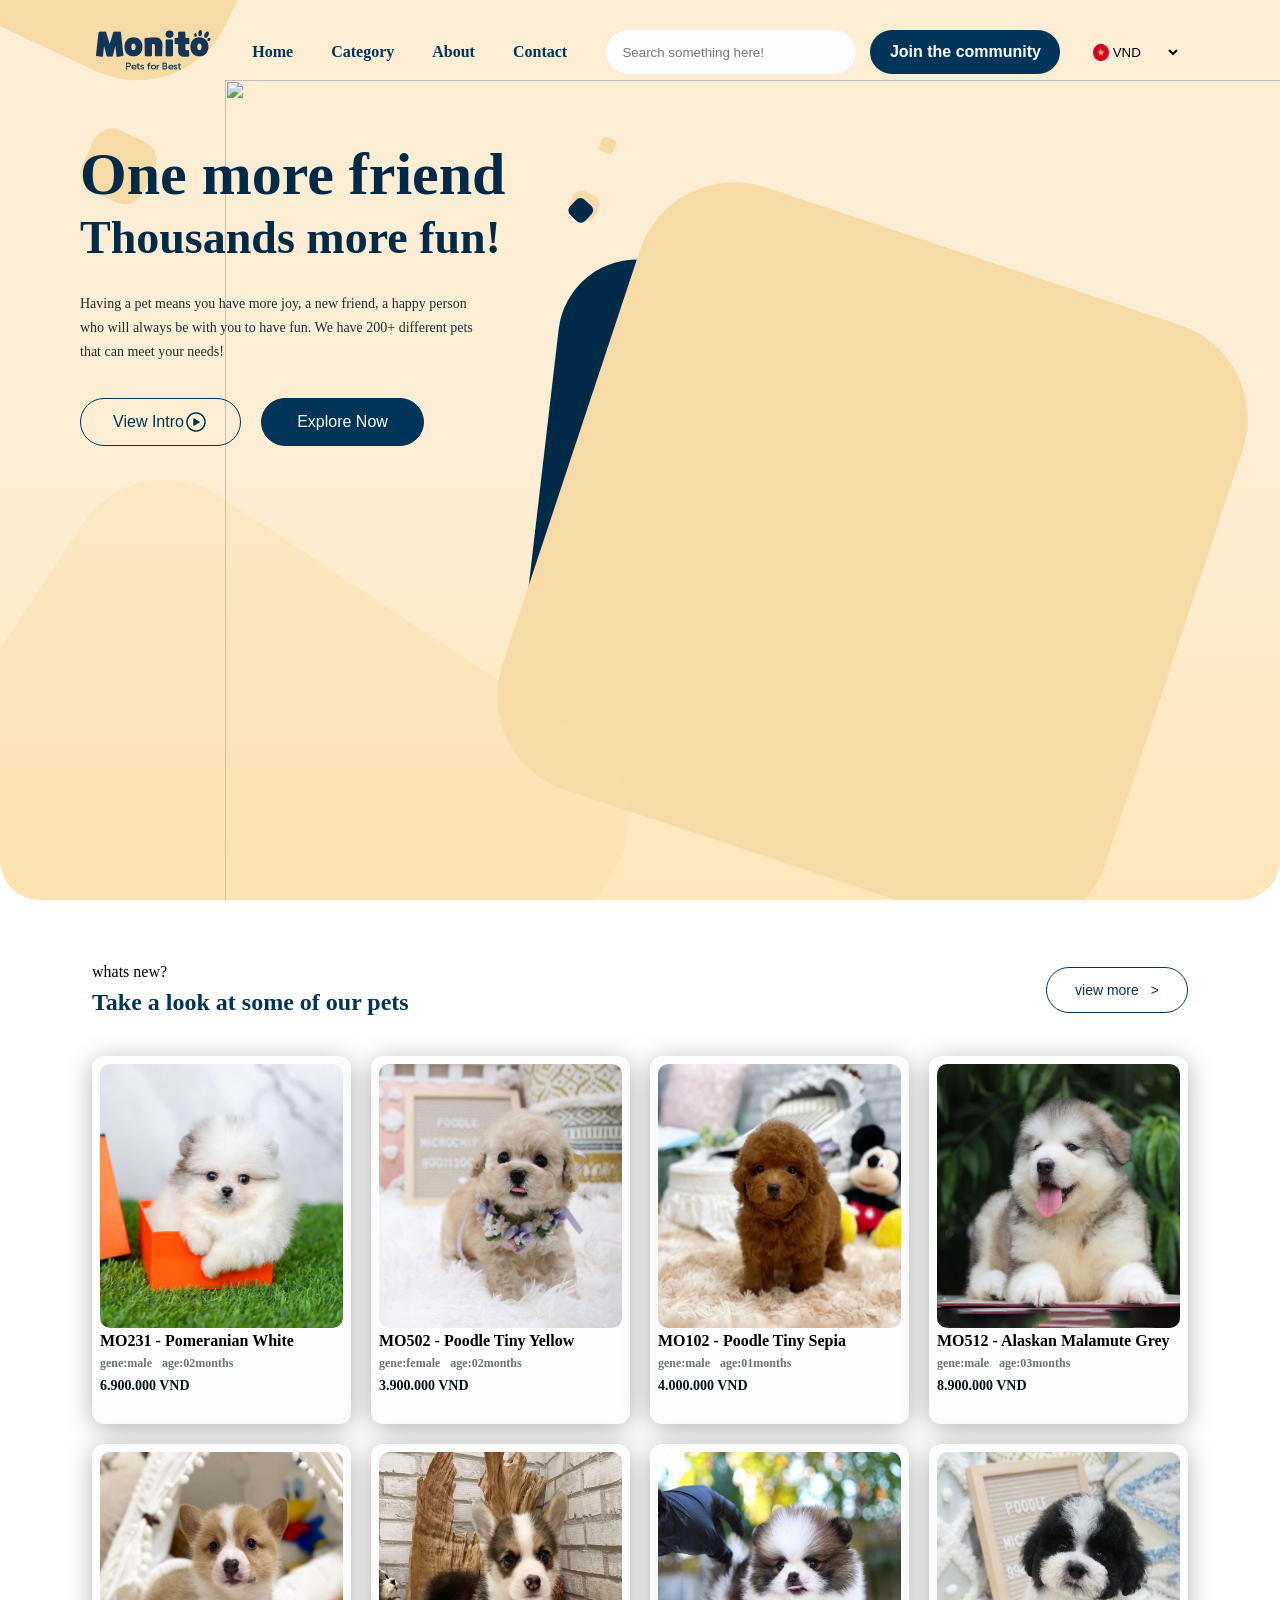
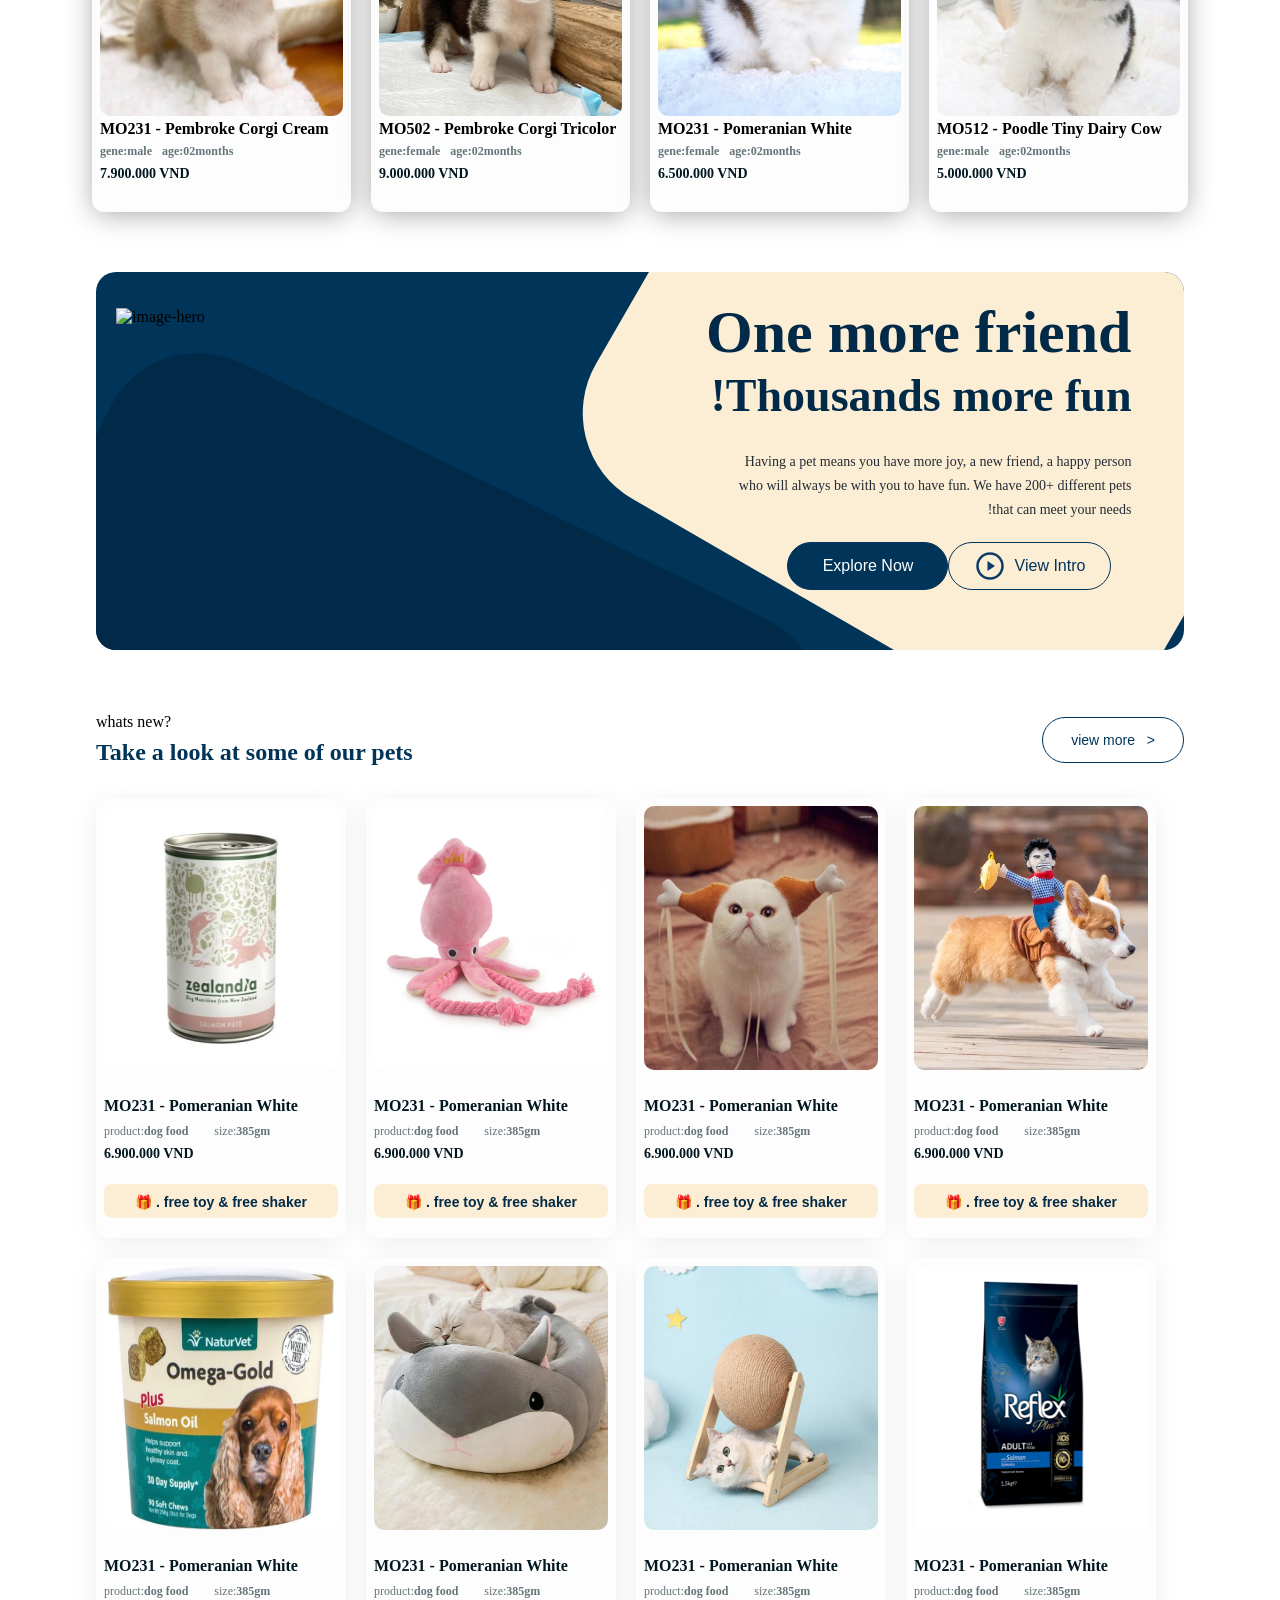
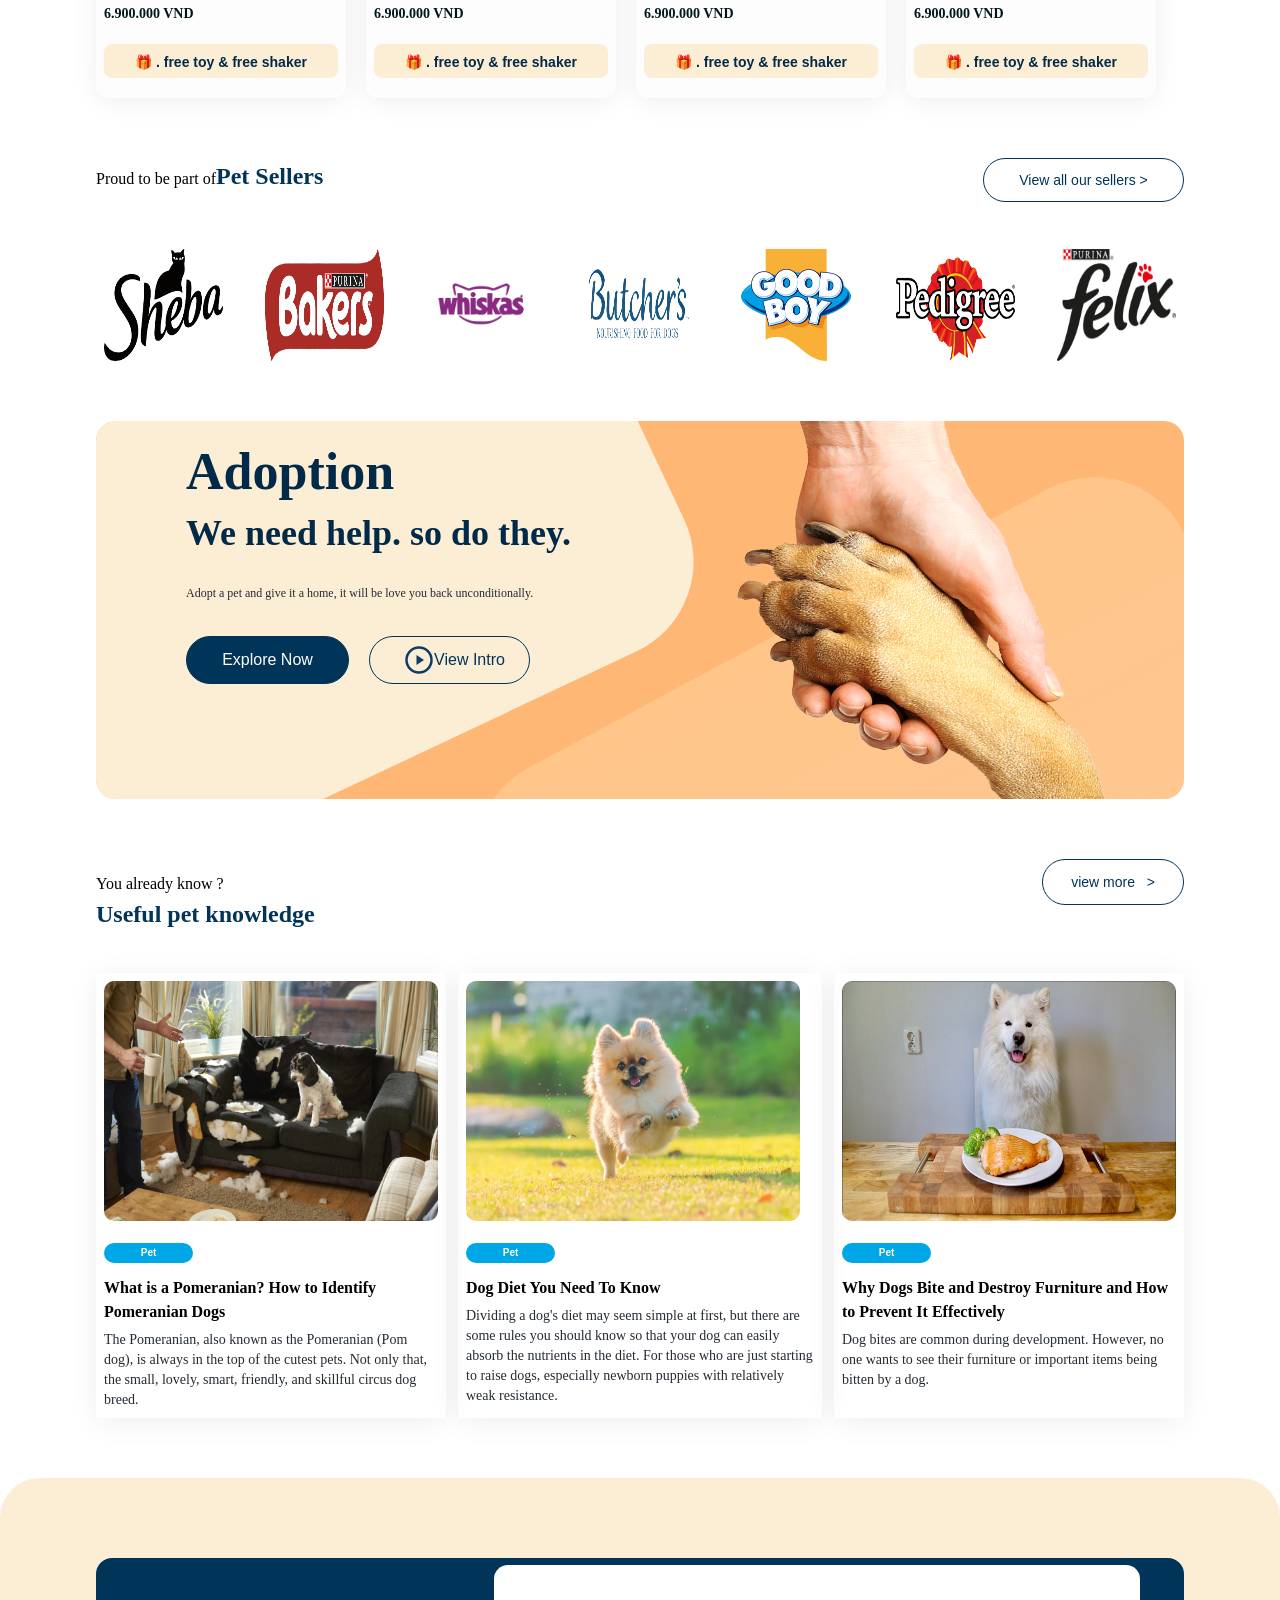
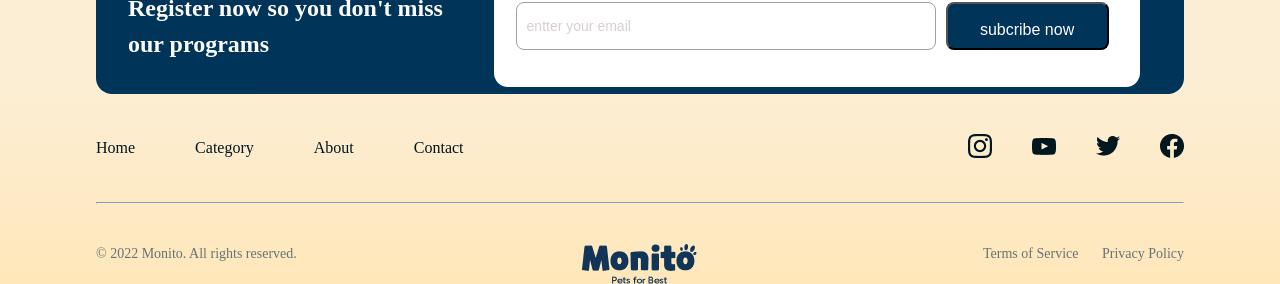
==== html/home.html @ c73aa2f2 "first commit" ====
<!DOCTYPE html>
<html lang="en">
    <head>
        <meta charset="UTF-8">
        <meta name="viewport" content="width=device-width, initial-scale=1.0">
        <link rel="stylesheet" href="../style/home.css">
        <title>home</title>
    </head>
    <body>
        <nav>
            <div class="nav-bar">
                <svg xmlns="http://www.w3.org/2000/svg" width="24" height="24"
                    viewBox="0 0 24 24" id="menu"><path fill="currentColor"
                        d="M4 18q-.425 0-.712-.288T3 17t.288-.712T4 16h16q.425 0 .713.288T21 17t-.288.713T20 18zm0-5q-.425 0-.712-.288T3 12t.288-.712T4 11h16q.425 0 .713.288T21 12t-.288.713T20 13zm0-5q-.425 0-.712-.288T3 7t.288-.712T4 6h16q.425 0 .713.288T21 7t-.288.713T20 8z" /></svg>
                <div class="logo">
                    <img src="../images/logo.png" alt>
                </div>
                <div class="nav-links">
                    <a href>home</a>
                    <a href>category</a>
                    <a href>about</a>
                    <a href>contact</a>
                </div>
                <div class="search">
                    <input type="text" placeholder="Search something here!">
                    <button>Join the community </button>

                </div>
                <div class="property">
                    <img src="../images/Frame.png" alt>
                    <select>
                        <option value>VND</option>
                        <option value>home</option>
                        <option value>category</option>
                        <option value>dd</option>
                    </select>
                </div>
                <button id="search-icon"><img src="../images/u_search.png"
                        alt></button>
            </div>
            <div id="d1"></div>
            <div id="d2"></div>
            <div id="d3"></div>
            <div id="d4"></div>
            <div id="d5"></div>
            <div id="d6"></div>
            <div id="d7"></div>
            <div id="d8"></div>
            <div id="d9"><img src="../images/bg-hero.png" alt></div>
        </nav>
 
        <section class="hero1">
            <h1>One more friend</h1>
            <h3>Thousands more fun!</h3>
            <p>Having a pet means you have more joy, a new friend, a happy
                person who will always be with
                you to have fun. We have 200+ different pets that can meet your
                needs!</p>
            <div class="btn">
                <button>View Intro <img src="../images/Play_Circle.png"
                        alt></button>
                <button id="view">Explore Now</button>
            </div>
        </section>

        <main>
            <div class="ourPets">
                <div class="head">
                    <div class="title">
                        <p>whats new?</p>
                        <h3>Take a look at some of our pets</h3>
                    </div>
                    <div class="btn">
                        <button>view more <span>></span> </button>
                    </div>
                </div>
                <div class="cards">
                    <div class="card">
                        <img src="../images/MainOurPets/our-pets1.png"
                            alt="pets">
                        <h4>MO231 - Pomeranian White</h4>
                        <div class="dd">
                            <span> <p>gene:</p> male</span>
                            <span><p>age:</p> 02months</span>
                        </div>
                        <h5>6.900.000 VND</h5>
                    </div>
                    <div class="card">
                        <img src="../images/MainOurPets/our-pets2.png"
                            alt="pets">
                        <h4>MO502 - Poodle Tiny Yellow</h4>
                        <div class="dd">
                            <span> <p>gene:</p> female</span>
                            <span><p>age:</p> 02months</span>
                        </div>
                        <h5>3.900.000 VND</h5>
                    </div>
                    <div class="card">
                        <img src="../images/MainOurPets/our-pets3.png"
                            alt="pets">
                        <h4>MO102 - Poodle Tiny Sepia</h4>
                        <div class="dd">
                            <span> <p>gene:</p> male</span>
                            <span><p>age:</p> 01months</span>
                        </div>
                        <h5>4.000.000 VND</h5>
                    </div>
                    <div class="card">
                        <img src="../images/MainOurPets/our-pets4.png"
                            alt="pets">
                        <h4>MO512 - Alaskan Malamute Grey</h4>
                        <div class="dd">
                            <span> <p>gene:</p> male</span>
                            <span><p>age:</p> 03months</span>
                        </div>
                        <h5>8.900.000 VND</h5>
                    </div>
                    <div class="card">
                        <img src="../images/MainOurPets/our-pets5.png"
                            alt="pets">
                        <h4>MO231 - Pembroke Corgi Cream</h4>
                        <div class="dd">
                            <span> <p>gene:</p> male</span>
                            <span><p>age:</p> 02months</span>
                        </div>
                        <h5>7.900.000 VND</h5>
                    </div>
                    <div class="card">
                        <img src="../images/MainOurPets/our-pets6.png"
                            alt="pets">
                        <h4>MO502 - Pembroke Corgi Tricolor</h4>
                        <div class="dd">
                            <span> <p>gene:</p> female</span>
                            <span><p>age:</p> 02months</span>
                        </div>
                        <h5>9.000.000 VND</h5>
                    </div>
                    <div class="card">
                        <img src="../images/MainOurPets/our-pets7.png"
                            alt="pets">
                        <h4>MO231 - Pomeranian White</h4>
                        <div class="dd">
                            <span> <p>gene:</p> female</span>
                            <span><p>age:</p> 02months</span>
                        </div>
                        <h5>6.500.000 VND</h5>
                    </div>
                    <div class="card">
                        <img src="../images/MainOurPets/our-pets8.png"
                            alt="pets">
                        <h4>MO512 - Poodle Tiny Dairy Cow</h4>
                        <div class="dd">
                            <span> <p>gene:</p> male</span>
                            <span><p>age:</p> 02months</span>
                        </div>
                        <h5>5.000.000 VND</h5>
                    </div>
                </div>
            </div>
        </main>

        <section class="hero2-section">
            <div class="hero2">
                <div class="bg1"></div>
                <div class="bg2"></div>
                <img src="../images/bg3.png" alt="image-hero">
                <div class="title-content">
                    <h2>One more friend</h2>
                    <h4>Thousands more fun!</h4>
                    <p>Having a pet means you have more joy, a new friend, a
                        happy
                        person who will always be with
                        you to have fun. We have 200+ different pets that can
                        meet your
                        needs!</p>
                    <div class="btn">
                        <button id="view">View Intro <svg width="30" height="30"
                                viewBox="0 0 24 24">
                                <circle cx="12" cy="12" r="10" stroke="#0d3b66"
                                    stroke-width="2" fill="none" />
                                <polygon points="10,8 16,12 10,16"
                                    fill="#0d3b66" /></svg>  </button>
                        <button id="Explore">Explore Now</button>
                        
                    </div>

                </div>
            </div>
        </section>

        <cards>
            <div class="cards">
                <div class="card">
                    <div class="head-product">
                        <div class="title-card">
                            <p>whats new?</p>
                            <h3>Take a look at some of our pets</h3>
                        </div>
                        <div class="btn">
                            <button>view more <span>></span> </button>
                        </div>
                    </div>
                    <div class="products-cards">
                        <div class="products">
                            <img src="../images/OurProducts/our-products1.png"
                                alt="pets">
                            <h4>MO231 - Pomeranian White</h4>
                            <div class="product">
                                <span> <p>product:</p> dog food</span>
                                <span><p>size:</p> 385gm</span>
                            </div>
                            <h5>6.900.000 VND</h5>
                            <button id="gift">🎁 . free toy & free
                                shaker</button>
                        </div>
                        <div class="products">
                            <img src="../images/OurProducts/our-products2.png"
                                alt="pets">
                            <h4>MO231 - Pomeranian White</h4>
                            <div class="product">
                                <span> <p>product:</p> dog food</span>
                                <span><p>size:</p> 385gm</span>
                            </div>
                            <h5>6.900.000 VND</h5>
                            <button id="gift">🎁 . free toy & free
                                shaker</button>
                        </div>
                        <div class="products">
                            <img src="../images/OurProducts/our-products3.png"
                                alt="pets">
                            <h4>MO231 - Pomeranian White</h4>
                            <div class="product">
                                <span> <p>product:</p> dog food</span>
                                <span><p>size:</p> 385gm</span>
                            </div>
                            <h5>6.900.000 VND</h5>
                            <button id="gift">🎁 . free toy & free
                                shaker</button>
                        </div>
                        <div class="products">
                            <img src="../images/OurProducts/our-products4.png"
                                alt="pets">
                            <h4>MO231 - Pomeranian White</h4>
                            <div class="product">
                                <span> <p>product:</p> dog food</span>
                                <span><p>size:</p> 385gm</span>
                            </div>
                            <h5>6.900.000 VND</h5>
                            <button id="gift">🎁 . free toy & free
                                shaker</button>
                        </div>
                        <div class="products">
                            <img src="../images/OurProducts/our-products5.png"
                                alt="pets">
                            <h4>MO231 - Pomeranian White</h4>
                            <div class="product">
                                <span> <p>product:</p> dog food</span>
                                <span><p>size:</p> 385gm</span>
                            </div>
                            <h5>6.900.000 VND</h5>
                            <button id="gift">🎁 . free toy & free
                                shaker</button>
                        </div>
                        <div class="products">
                            <img src="../images/OurProducts/our-products6.png"
                                alt="pets">
                            <h4>MO231 - Pomeranian White</h4>
                            <div class="product">
                                <span> <p>product:</p> dog food</span>
                                <span><p>size:</p> 385gm</span>
                            </div>
                            <h5>6.900.000 VND</h5>
                            <button id="gift">🎁 . free toy & free
                                shaker</button>
                        </div>
                        <div class="products">
                            <img src="../images/OurProducts/our-products7.png"
                                alt="pets">
                            <h4>MO231 - Pomeranian White</h4>
                            <div class="product">
                                <span> <p>product:</p> dog food</span>
                                <span><p>size:</p> 385gm</span>
                            </div>
                            <h5>6.900.000 VND</h5>
                            <button id="gift">🎁 . free toy & free
                                shaker</button>
                        </div>
                        <div class="products">
                            <img src="../images/OurProducts/our-products8.png"
                                alt="pets">
                            <h4>MO231 - Pomeranian White</h4>
                            <div class="product">
                                <span> <p>product:</p> dog food</span>
                                <span><p>size:</p> 385gm</span>
                            </div>
                            <h5>6.900.000 VND</h5>
                            <button id="gift">🎁 . free toy & free
                                shaker</button>
                        </div>
                    </div>
                </div>
            </div>
        </cards> 

        <hero3>
            <div class="hero3">
                <div class="sellers">
                    <div class="head-seller">
                        <h3>Proud to be part of<span>Pet Sellers</span></h3>
                        <button>View all our sellers <span>></span></button>
                    </div>
                    <div class="seller">
                        <img src="../images/seller.png" alt="sellers">
                        <img src="../images/seller1.png" alt="sellers">
                        <img src="../images/seller2.png" alt="sellers">
                        <img src="../images/seller3.png" alt="sellers">
                        <img src="../images/seller4.png" alt="sellers">
                        <img src="../images/seller5.png" alt="sellers">
                        <img src="../images/seller6.png" alt="sellers">
                    </div>
                </div>

                <div class="hero-seller">
                    <div class="bg-seller1"></div>
                    <div class="bg-seller2"></div>
                    <img src="../images/hero3.png" alt="hero">
                </div>
                <div class="content-seller">
                    <h2>Adoption</h2>
                    <h4>We need help. so do they.</h4>
                    <p>Adopt a pet and give it a home,
                        it will be love you back unconditionally.
                    </p>
                    <div class="btn">
                        <button id="Explore">Explore Now</button>
                        <button id="view"> <svg width="30" height="30"
                                viewBox="0 0 24 24">
                                <circle cx="12" cy="12" r="10" stroke="#0d3b66"
                                    stroke-width="2" fill="none" />
                                <polygon points="10,8 16,12 10,16"
                                    fill="#0d3b66" /></svg> View Intro </button>

                    </div>

                </div>
            </div>
        </hero3> 

        <article>
            <div class="card">
                <div class="heads-product">
                    <div class="title-card">
                        <p>You already know ?</p>
                        <h3>Useful pet knowledge</h3>
                    </div>
                    <div class="btn">
                        <button>view more <span>></span> </button>
                    </div>
                </div>
                <div class="products-cards">
                    <div class="products">
                        <img src="../images/knol.png"
                            alt="pets">
                        <button>Pet knowledge</button>
                        <h3>What is a Pomeranian? How to Identify Pomeranian
                            Dogs</h3>
                        <p>The Pomeranian, also known as the Pomeranian (Pom
                            dog), is always
                            in the top of the cutest pets. Not only that, the
                            small, lovely, smart, friendly, and skillful circus
                            dog breed.</p>
                    </div>
                    <div class="products">
                        <img src="../images/knol1.png"
                            alt="pets">
                        <button>Pet knowledge</button>
                        <h3>Dog Diet You Need To Know</h3>
                        <p>Dividing a dog's diet may seem simple at first, but
                            there are some rules you should know so that your
                            dog can easily absorb the nutrients in the diet. For
                            those who are just starting to
                            raise dogs, especially newborn puppies with
                            relatively weak resistance.</p>
                    </div>
                    <div class="products">
                        <img src="../images/knol2.png"
                            alt="pets">
                        <button>Pet knowledge</button>
                        <h3>Why Dogs Bite and Destroy Furniture and How to
                            Prevent It Effectively</h3>
                        <p>Dog bites are common during development. However, no
                            one wants to see
                            their furniture or important items being bitten by a
                            dog.</p>
                    </div>
                </div>
            </div>
        </article> 
 
        <footer>

            <div class="head">
                <div class="register">
                    <div class="title">
                        <h2>Register now so you don't miss our programs</h2>
                    </div>
                    <div class="login">
                        <input type="text" placeholder="entter your email">
                        <button>subcribe now</button>
                    </div>
                </div>
                <div class="nav">
                    <div class="footer-links">
                        <a href>home</a>
                        <a href>category</a>
                        <a href>about</a>
                        <a href>contact</a>
                    </div>
                    <div class="footer-icons">
                        <a href=""><img src="../images/icons/Group.png" alt=""></a>
                        <a href=""><img src="../images/icons/Lozenge.png" alt=""></a>
                        <a href=""><img src="../images/icons/Vector (1).png" alt=""></a>
                        <a href=""><img src="../images/icons/Vector.png" alt=""></a>
                    </div>
                </div>
                <hr>
                <div class="nav-logo">
                    <p id="por">© 2022 Monito. All rights reserved.</p>
                    <img src="../images/logo.png" alt="logo">
                    <p>Terms of Service <span> Privacy Policy</span></p>
                </div>
            </div>
        </footer> 

    </body>
</html>
---- style/home.css ----
*{
    padding: 0;
    margin: 0;
    box-sizing: border-box;
}

a{
    text-transform: capitalize;
    text-decoration: none;
}



nav{
    position: relative;
    background-image:linear-gradient(#FCEED5,#FCEED5,#FFE7BA) ;
    background-size: cover;
    background-position: center;
    background-repeat: no-repeat;
    overflow: hidden;
    border-radius: 0  0 40px 40px;
    width: 100%;
    height: 100vh;

    svg{
        display: none;
    }

    .nav-bar{
        width:85%;
        margin: 0 auto;
        display: flex;
        justify-content: space-between;
        align-items: center;
        padding: 30px 0 ;

        .logo{
            margin-right: 38px;
            z-index: 1;
        }

        .nav-links{
            display: flex;
            gap: 38px;

            a{
                font-size: 16px;
                font-weight: 700;
                line-height: 24px;
                color: #003459;
                text-decoration: none;
        }}

        .search{
            display: flex;
            gap: 14px;

            input{
                width: 250px;
                height: 44px;
                border: none;
                border-radius: 46px;
                background-color: #FDFDFD;
                margin-left: 36px;
                &::placeholder{
                    padding:12px 20px 12px 16px;
                }
            }

            button{
                width: 190px;
                height: 44px;
                font-size: 16px;
                font-weight: 700;
                line-height: 24px;
                margin-right: 29px;
                color: #FDFDFD;
                border: none;
                border-radius: 57px;
                background-color: #003459;
            }
        }

        .property{
            
            display: flex;

            img{
                width: 16px;
            }
            select{
                
                border: none;
                background-color: unset;
               
            }
            
        }

        button{
                border: none;
                background-color: unset;
                
                img{
                    display: none;
                }
                
            
        }
        
       
    }
    
#d1{
    width: 635px;
    height: 635px;
    position: absolute;
    top: -627px;
    left: -285px;
    border-radius: 99px;
    transform: rotate(25.23deg);
    background-color:#F7DBA7 ;
}
#d2{
    width: 535px;
    height:535px;
    position: absolute;
    top: 280px;
    left: 535px;
    border-radius: 79px;
    transform: rotate(6.66deg);
    background-color:#002a48 ;
    
}
#d3{
    width: 635px;
    height: 635px;
    position: absolute;
    top: 240px;
    left: 555px;
    border-radius: 99px;
    transform: rotate(18.35deg);
    background-color:#F7DBA7 ;
}
#d4{
    width: 21.47px;
    height: 21.47px;
    position: absolute;
    z-index: 1;
    top: 200px;
    left: 570px;
    border-radius: 6px;
    transform: rotate(43deg);
    background-color:#002a48 ;
}
#d5{
    width: 27.5px;
    height: 27.5px;
    position: absolute;
    top: 192px;
    left: 570px;
    border-radius: 9px;
    transform: rotate(22.85deg);
    background-color:#F7DBA7 ;
}
#d6{
    width: 14.63px;
    height: 14.63px;
    position: absolute;
    top: 138px;
    left: 600px;
    border-radius: 4px;
    transform: rotate(20.79deg);
    background-color:#F7DBA7 ;
}
#d7{
    width: 635px;
    height: 635px;
    position: absolute;
    top: 564px;
    left: -91px;
    border-radius: 99px;
    transform: rotate(-56.47deg);
    opacity: 40%;
    background-color:#F7DBA7 ;
}
#d8{
    width: 67.1px;
    height: 67.1px;
    position: absolute;
    top: 133px;
    left: 85px;
    border-radius: 20px;
    transform: rotate(25.23deg);
    background-color:#F7DBA7 ;
}

#d9 img{
    width: 100%;
    height: 100%;
    position: absolute;
    top: 80px;
    left: 225px;
}

@media (max-width:600px) {

    width: 100%;
    height: 794px;

    svg{
        display: block;
        
    }
    
    .nav-bar{

        .nav-links{
            display: none;
        }
        .search{
            display: none;
        }
        .property{
            display: none;
        }

        button{
            img{
                display: block;
            }
        }
    }

    #d1{
    width: 635px;
    height: 635px;
    position: absolute;
    top: -607px;
    left: -225px;
    border-radius: 99px;
    transform: rotate(25.23deg);
    background-color:#F7DBA7 ;
    }

    #d2{
    width: 535px;
    height:535px;
    position: absolute;
    top: 500px;
    left: 60px;
    border-radius: 79px;
    transform: rotate(-1.66deg);
    background-color:#002a48 ;
    
    
    }
    #d3{
        width: 635px;
        height: 635px;
        position: absolute;
        top: 470px;
        left: 90px;
        border-radius: 99px;
        transform: rotate(19.35deg);
        background-color:#F7DBA7 ;
    }
    #d4{
        display: none;
    }
    #d5{
       display: none;
    }
    #d6{
        display: none;
    }
    #d7{
        display: none;
    }
    #d8{
        display: none;
    }
    
    #d9 img{
        width: 500px;
        height: 400px;
        
        position: absolute;
        top: 395px;
        left: -55px;
    }

    



   
}

   
}


/*  hero1-section */
.hero1{
    width: auto;
    position: absolute;
    top: 140px;
    left: 80px;
    h1{
        font-weight: 800;
        font-size: 60px;
        line-height: 68px;
        color: #002A48;
    }

    h3{
        font-weight: 700;
        font-size: 46px;
        line-height: 60px;
        color: #002A48;
    }

    p{
        width: 400px;
        font-size: 14px;
        font-weight: 500;
        line-height: 24px;
        color: #242B33;
        margin: 24px 0 34px 0;
        
    }

   
    .btn{
        display: flex;
        button{
            width: 161px;
            height: 48px;
            margin-right: 20px;
            background-color: unset;
            border: 1.5px solid #003459;
            border-radius: 57px;
            font-size: 16px;
            line-height: 24px;
            font-weight: 500;
            color: #003459;
            display: flex;
            flex-direction: row;
            align-items: center;
            justify-content: center;
            cursor: pointer;
        }

        #view{
            width: 163px;
            height: 48px;
            margin-right: 20px;
            background-color: unset;
            border: 1.5px solid #003459;
            border-radius: 57px;
            font-size: 16px;
            line-height: 24px;
            font-weight: 500;
            background-color: #003459;
            color: #FDFDFD;
        }

    }

    @media (max-width:600px) {
        width: auto;
        position: absolute;
        top: 120px;
        left: 50px;

        h1{
            font-size: 46px;
            font-weight: 800;
            line-height: 60px;
        }

        h3{
        font-weight: 700;
        font-size: 28px;
        line-height: 38px;
        color: #002A48;
    }

    p{
        width: 230px;
        font-size: 12px;
        font-weight: 500;
        line-height: 18px;
        color: #242B33;
        margin: 24px 0 34px 0;
        
    }

    
    }
}


/*   main ourPets */


main{
    width: 95%;
    margin: 0 auto;
    .ourPets{
        margin: 60px;
        .head{
            
            display: flex;
            justify-content: space-between;
            align-items: center;
            margin-bottom: 36px;

            .title{
                

                p{
                    font-size: 16px;
                    font-weight: 500;
                    line-height: 24px;
                    color: #000;
                }

                h3{
                    font-size: 24px;
                    font-weight: 700;
                    line-height: 36px;
                    color: #003459;
                }
            }

            .btn{
               
                button{
                    display: flex;
                    align-items: center;
                    gap: 12px;
                    font-size: 14px;
                    font-weight: 500;
                    line-height: 20px;
                    color: #003459;
                    border: 1.5px solid #003459;
                    border-radius: 57px;
                    padding: 12px 28px;
                    background-color: unset;

                }
            }
        }

        .cards{
          
            width: 100%;
            display: grid;
            grid-template-columns: repeat(4,1fr);
            gap: 20px;

            .card{
                max-width: 260px;
                height: fit-content;
                border-radius: 12px;
                padding: 8px;
                background-color: #fdfdfd;
                box-shadow: 0 4px 28px -2px #0000005a;

                img{
                    max-width: 100%;
                    height: 264px;
                    border-radius: 10px;
                }

                .dd{
                    display: flex;
                    gap: 10px;
                
                    

                    span{
                        display: flex;
                        margin: 4px 0;
                        font-size: 12px;
                        font-weight: 700;
                        line-height: 18px;
                        color: #667479;
                    }
                }

                h5{
                    font-size: 14px;
                    font-weight: 700;
                    line-height: 20px;
                    letter-spacing: 5%;
                    color: #00171F;
                    margin-bottom: 20px;
                }
            }
        }
    }

    @media (max-width:600px) {
        width: 100%;
    
    .ourPets{
        display: flex;
         flex-direction: column;
        .head{
            display: contents;
            

            .title{
                margin-bottom: 30px;
                order: 1;

            }

            .btn{
                margin-top: 30px;
                display: flex;
                justify-content: center;
                align-items: center;
                order: 3;

                button{
                    width: 100%;                   
                    justify-content: center;

                }
            }
        }

        .cards{
            order: 2;
            width: 100%;
            display: grid;
            grid-template-columns: repeat(2,1fr);
            gap: 20px;

            .card{
                max-width: 260px;
                height: 317px;
                border-radius: 12px;
                padding: 8px;
                background-color: #fdfdfd;
                box-shadow: 0 4px 28px -2px #0000005a;

                img{
                    max-width: 100%;
                    height: 161px;
                    border-radius: 10px;
                }

                .dd{
                    flex-direction: column;
                    gap: 10px;
                
                    
                }

            }
        }
    }
}}


/* hero2-section */

.hero2-section{
    width: 85%;
    margin: 0 auto;
    .hero2{
        height: 378px;
        background-color: #003459;
        border-radius: 20px;
        margin-bottom: 60px;
        position: relative;
        overflow: hidden;

        .bg1{
            width: 782px;
            height: 635px;
            border-radius: 99px;
            background-color: #FCEED5;
            position: relative;
            top: -320px;
            left: 530px;
            transform: rotate(120deg);
        }
        .bg2{
            width: 782px;
            height: 635px;
            border-radius: 99px;
            background-color: #002A48;
            position: relative;
            top: -448px;
            left: -122px;
            transform: rotate(26deg);
        }
        img{
            max-width: 100%;
            height: 342px;
            position: absolute;
            top: 36px;
            left: 20px;
            

           
        }

        .title-content{
            direction: rtl;
            position: absolute;
            top: 26px;
            left: 610px;

            h2{
            font-weight: 800;
            font-size: 60px;
            line-height: 68px;
            color: #002A48;
            }
        
            h4{
                font-weight: 700;
                font-size: 46px;
                line-height: 60px;
                color: #002A48;
            }
        
            p{
                width: 400px;
                font-size: 14px;
                font-weight: 500;
                line-height: 24px;
                color: #242B33;
                margin: 24px 0 20px 0;
                
            }
        
           
            .btn{
                display: flex;
                button{
                    width: 161px;
                    height: 48px;
                    background-color: unset;
                    border: 1.5px solid #003459;
                    border-radius: 57px;
                    font-size: 16px;
                    line-height: 24px;
                    font-weight: 500;
                    color: #ffffff;
                    background-color: #003459;
                    display: flex;
                    flex-direction: row;
                    align-items: center;
                    justify-content: center;
                    gap: 10px;
                    cursor: pointer;
                }
        
                #view{
                    width: 163px;
                    height: 48px;
                    margin-right: 20px;
                    background-color: unset;
                    border: 1.5px solid #003459;
                    border-radius: 57px;
                    font-size: 16px;
                    line-height: 24px;
                    font-weight: 500;
                    color: #003459;
                }
        
            }
                }
        
            }

    @media (max-width:600px) {
        width: 100%;
    
    .hero2{
        height: 678px;

        .bg1{
            top: -270px;
            left: -270px;
            transform: rotate(13deg);
        }
        .bg2{
            top: -67px;
            left: -122px;
            transform: rotate(26deg);
        }
        img{
            top: 330px;
            left: -22px;
            

           
        }

        .title-content{
            direction: ltr;
            text-align: center;
            top: 32px;
            left: 52px;

            h2{
            font-size: 36px;
            line-height: 54px;
            }
        
            h4{
                font-size: 24px;
                line-height: 36px;
            }
        
            p{
                width: 330px;
                font-size: 12px;
                line-height: 18px;
                
            }
        
           
                }
        
            }
       }     
}

.cards{
    width: 85%;
    margin: 0 auto;
    .card{

        .head-product{
            display: flex;
            justify-content: space-between;
            align-items: center;
            margin-bottom: 28px;

            .title-card{
                p{
                    font-size: 16px;
                    font-weight: 500;
                    line-height: 24px;
                    color: #000000;
                }

                h3{
                    font-size: 24px;
                    font-weight: 700;
                    line-height: 36px;
                    color: #003459;
                }
            }

            .btn{

                button{
                    padding: 12px 28px;
                    border: 1.5px solid #003459;
                    border-radius: 57px;
                    background-color: unset;
                    color: #003459;
                    font-size: 14px;
                    font-weight: 500;
                    line-height: 20px;

                    span{
                        margin-left: 8px;
                    }
                }
            }
        }

        .products-cards{
            display:flex;
            flex-wrap: wrap;
            gap: 20px;

            .products{
                width: 250px;
                height: 440px;
                border-radius: 12px;
                padding: 8px 8px 0 8px;
                gap: 8px;
                background-color: #FDFDFD;
                box-shadow: 0px 4px 28px -2px rgba(0, 0, 0, 0.08);

                img{
                    width: 234px;
                    height: 264px;
                    border-radius: 10px;
                }

                h4{
                    font-size: 16px;
                    font-weight: 700;
                    line-height: 24px;
                    color: #00171F;
                    margin-top: 20px ;
                }
                .product{
                    display: flex;
                    gap: 26px;
                }
                span{
                    font-weight: 700;
                    font-size: 12px;
                    line-height: 18px;
                    color: #667479;
                    display: flex;
                    margin: 4px 0;

                    p{
                        font-weight: 500;
                    }
                }

                h5{
                    font-size: 14px;
                    font-weight: 700;
                    line-height: 20px;
                    color: #00171F;
                    margin-bottom: 20px;
                }

                #gift{
                    width: 234px;
                    height: 34px;
                    border: none;
                    border-radius: 8px;
                    padding: 6px 10px 4px 10px ;
                    background-color: #FCEED5;
                    font-size: 14px;
                    font-weight: 700;
                    line-height: 20px;color: #002a48;
                }
            }
        }
    }

    @media (max-width:600px) {
        display: none;
    }
}

.hero3{
    width: 85%;
    margin: 0 auto;
    position: relative;
    margin-bottom: 60px;
    margin-top: 60px;

    .sellers{

        .head-seller{
            display: flex;
            justify-content: space-between;

            h3{
                font-size: 16px;
                font-weight: 500;
                line-height: 31px;
                color: #000000;

                span{
                    font-size: 24px;
                    font-weight: 700;
                    line-height: 36px;
                    color: #003459;
                }
            }

            button{
                width: 201px;
                height: 44px;
                border: 1.5px solid #003459;
                border-radius: 57px;
                font-weight: 500;
                font-size: 14px;
                line-height: 20px;
                color: #003459;
                background-color: unset;
            }
        }

        .seller{
            display: flex;
            justify-content: center;
            align-items: center;
            gap: 10px;
            margin: 47px 0 60px 0;
            

            img{
                width: 151px;
                height: 112px;
                
                padding:0 16px;
            }
        }
    }

    .hero-seller{
        height: 378px;
        border-radius: 20px;
        background-color: #ffb775;
        position: relative;
        overflow: hidden;

        .bg-seller1{
            width: 782.29px;
            height: 635px;
            position: absolute;
            top: -250px;
            left: -250px;
            border-radius: 99px;
            transform: rotate(154.77deg);
            background-color: #FCEED5;
        }
        .bg-seller2{
            width: 787.54px;
            height: 787.54px;
            position: absolute;
            top: 160.72px;
            left: 484.78px;
            border-radius: 99px;
            transform: rotate(151.77deg);
            opacity: 30%;
            background-image: linear-gradient(#fceed5,#fceed5,#ffe7ba);
        }

        img{
            width: 538px;
            height: 358px;
            position: absolute;
            top: 30px;
            left: 545px;
            transform: scalex(-1) rotate(305deg);
            
        }
        
    }

    .content-seller{
            
            width: 435px;
            position: absolute;
            top: 280px;
            left: 90px;

            h2{
                font-weight: 800;
                font-size: 52px;
                line-height: 68px;
                color: #002A48;
            }
        
            h4{
                font-weight: 700;
                font-size: 36px;
                line-height: 54px;
                color: #002A48;
            }
        
            p{
                font-size: 12px;
                font-weight: 500;
                line-height: 18px;
                color: #242B33;
                margin: 24px 0 34px 0;
                
            }
        
           
            .btn{
                display: flex;
                #view{
                    width: 161px;
                    height: 48px;
                    margin-right: 20px;
                    background-color: unset;
                    border: 1.5px solid #003459;
                    border-radius: 57px;
                    font-size: 16px;
                    line-height: 24px;
                    font-weight: 500;
                    color: #003459;
                    display: flex;
                    flex-direction: row;
                    align-items: center;
                    justify-content: center;
                    cursor: pointer;

                    svg{
                        margin-left: 10px;
                    }
                    
                }
        
                #Explore{
                    width: 163px;
                    height: 48px;
                    margin-right: 20px;
                    background-color: unset;
                    border: 1.5px solid #003459;
                    border-radius: 57px;
                    font-size: 16px;
                    line-height: 24px;
                    font-weight: 500;
                    background-color: #003459;
                    color: #FDFDFD;
                }
        
            }
            

    }

    @media (max-width:600px) {
        display: none;
    }
}

article{
    width: 85%;
    margin: 0 auto;

    .card{
        .heads-product{
            display: flex;
            justify-content: space-between;
            align-items: center;
            margin-bottom: 28px;

            .title-card{
                p{
                    font-size: 16px;
                    font-weight: 500;
                    line-height: 24px;
                    color: #000000;
                }

                h3{
                    font-size: 24px;
                    font-weight: 700;
                    line-height: 36px;
                    color: #003459;
                }
            }

            .btn{
                margin-bottom: 40px;
                button{
                    padding: 12px 28px;
                    border: 1.5px solid #003459;
                    border-radius: 57px;
                    background-color: unset;
                    color: #003459;
                    font-size: 14px;
                    font-weight: 500;
                    line-height: 20px;

                    span{
                        margin-left: 8px;
                    }
                }
            }
    }

    .products-cards{
        width: 100%;
        height: 100%;
        border-radius: 12px;
        
        border: #ffffff;
        display: flex;
        gap: 12px;
        margin-bottom: 60px;
        

        .products{
            padding: 8px;
            box-shadow: 0px 4px 28px -2px rgba(0, 0, 0, 0.08);
            img{
                width: 334px;
                height: 240px;
                border-radius: 10px;
                margin-bottom: 18px;
            }

            button{
                width: 89px;
                height: 20px;
                border: none;
                border-radius: 28px;
                padding: 2px 10px ;
                background-color: #00a7e7;
                font-size: 10px;
                font-weight: 700;
                line-height: 16px;
                color: #fdfdfd;
                margin-bottom: 12px;
            }

            h3{
                font-size: 16px;
                font-weight: 700;
                line-height: 24px;
                counter-reset: #00171f;
                margin-bottom: 6px;
            }

            p{
                font-size: 14px;
                font-weight: 400;
                line-height: 20px;
                color: #242b33;
            }
        }
    }
    }
    
    @media (max-width:600px) {
       width: 96%;

    .card{
        display: flex;
        flex-direction: column;
        .heads-product{
            display: contents;

            .title-card{
                order: 1;
                margin: 0 0 20px 12px;

            }

            .btn{
                order: 3;
                display: flex;
                align-items: center;
                justify-content: center;
                button{
                    width: 90%;
                   
                }
              
            }
    }

    .products-cards{
        order: 2;
        max-width:100%;
        flex-direction: column;
        

        .products{
            img{
                width: 100%;

            }

        }
    }
    } 
    }
}


footer{
    background-image: linear-gradient(#fceed5,#fceed5,#ffe7ba);
    border-radius: 40px 40px 0 0 ;
    height: 100%;
    padding-top:80px ;

    .head{
        width: 85%;
        margin: 0 auto;

        .register{
            background-color: #003459;
            height: 136px;
            padding: 32px;
            border-radius: 16px;
            display: flex;
            align-items: center;
            margin-bottom: 40px;

            .title{
                width: 389px;
                height: 72px;

                h2{
                    font-size: 24px;
                    font-weight: 700;
                    line-height: 36px;
                    color: #FDFDFD;
                }
            }


            .login{
                width: 707px;
                height: 122px;
                border: none;
                border-radius: 14px;
                margin: 12px;
                padding: 12px;
                background-color: #ffffff;
                display: flex;
                justify-content: center;
                align-items: center;

                input{
                    width: 420px;
                    height: 48px;
                    border-radius: 8px;
                    border: 1px solid #99a2a5;
                    background-color: #ffffff;

                    &::placeholder{
                        font-size: 14px;
                        font-weight: 500;
                        line-height: 20px;
                        color: #d8cfcf;
                        padding-left: 10px;
                    }
                }

                button{
                    width: 163px;
                    height: 48px;
                    border-radius: 8px;
                    padding: 14px 28px 10px 28px;
                    margin: 10px;
                    background-color: #003459;
                    font-size: 16px;
                    font-weight: 500;
                    line-height: 24px;
                    color: #FDFDFD;
                }
            }
        }

        .nav{
            display: flex;
            justify-content: space-between;
            align-items: center;
            margin-bottom: 40px;

            .footer-links{
                display: flex;
                justify-content: center;
                align-items: center;
                gap: 60px;

                a{
                    color: #00171F;
                }
            }

            .footer-icons{
                display: flex;
                justify-content: center;
                align-items: center;
                gap: 40px;

               
            }
        }

        .nav-logo{
            display: flex;
            justify-content: space-between;
            padding-top: 40px;

            p{
                font-size: 14px;
                font-weight: 500;
                line-height: 20px;
                color: #667479;
                span{
                    margin-left: 20px;
                }
            }
        }
    }

    @media (max-width:600px) {


    .head{
        width: 85%;
        margin: 0 auto;

        .register{
            height: 244px;
            flex-direction: column;

            .title{
                width: 299px;
                height: 72px;

                h2{
                    font-size: 20px;
                    line-height: 23px;
                    
                }
            }


            .login{
                width: 100%;
                height: 100%;
                flex-direction: column;

                input{
                    width: 100%;
                    height: 48px;

                }

                button{
                    width: 100%;
                }
            }
        }

        .nav{
            flex-direction: column;
            gap: 20px;

        }

        .nav-logo{
           flex-direction: column;
           align-items: center;
           padding-bottom: 20px;
           img{
            width: 117px;
            margin-bottom: 25px;
           }

            p{
                order: 1;
                margin-bottom: 8px;

            }

            #por{
                order: 2;
            }
            
        }
    } 
    }
}
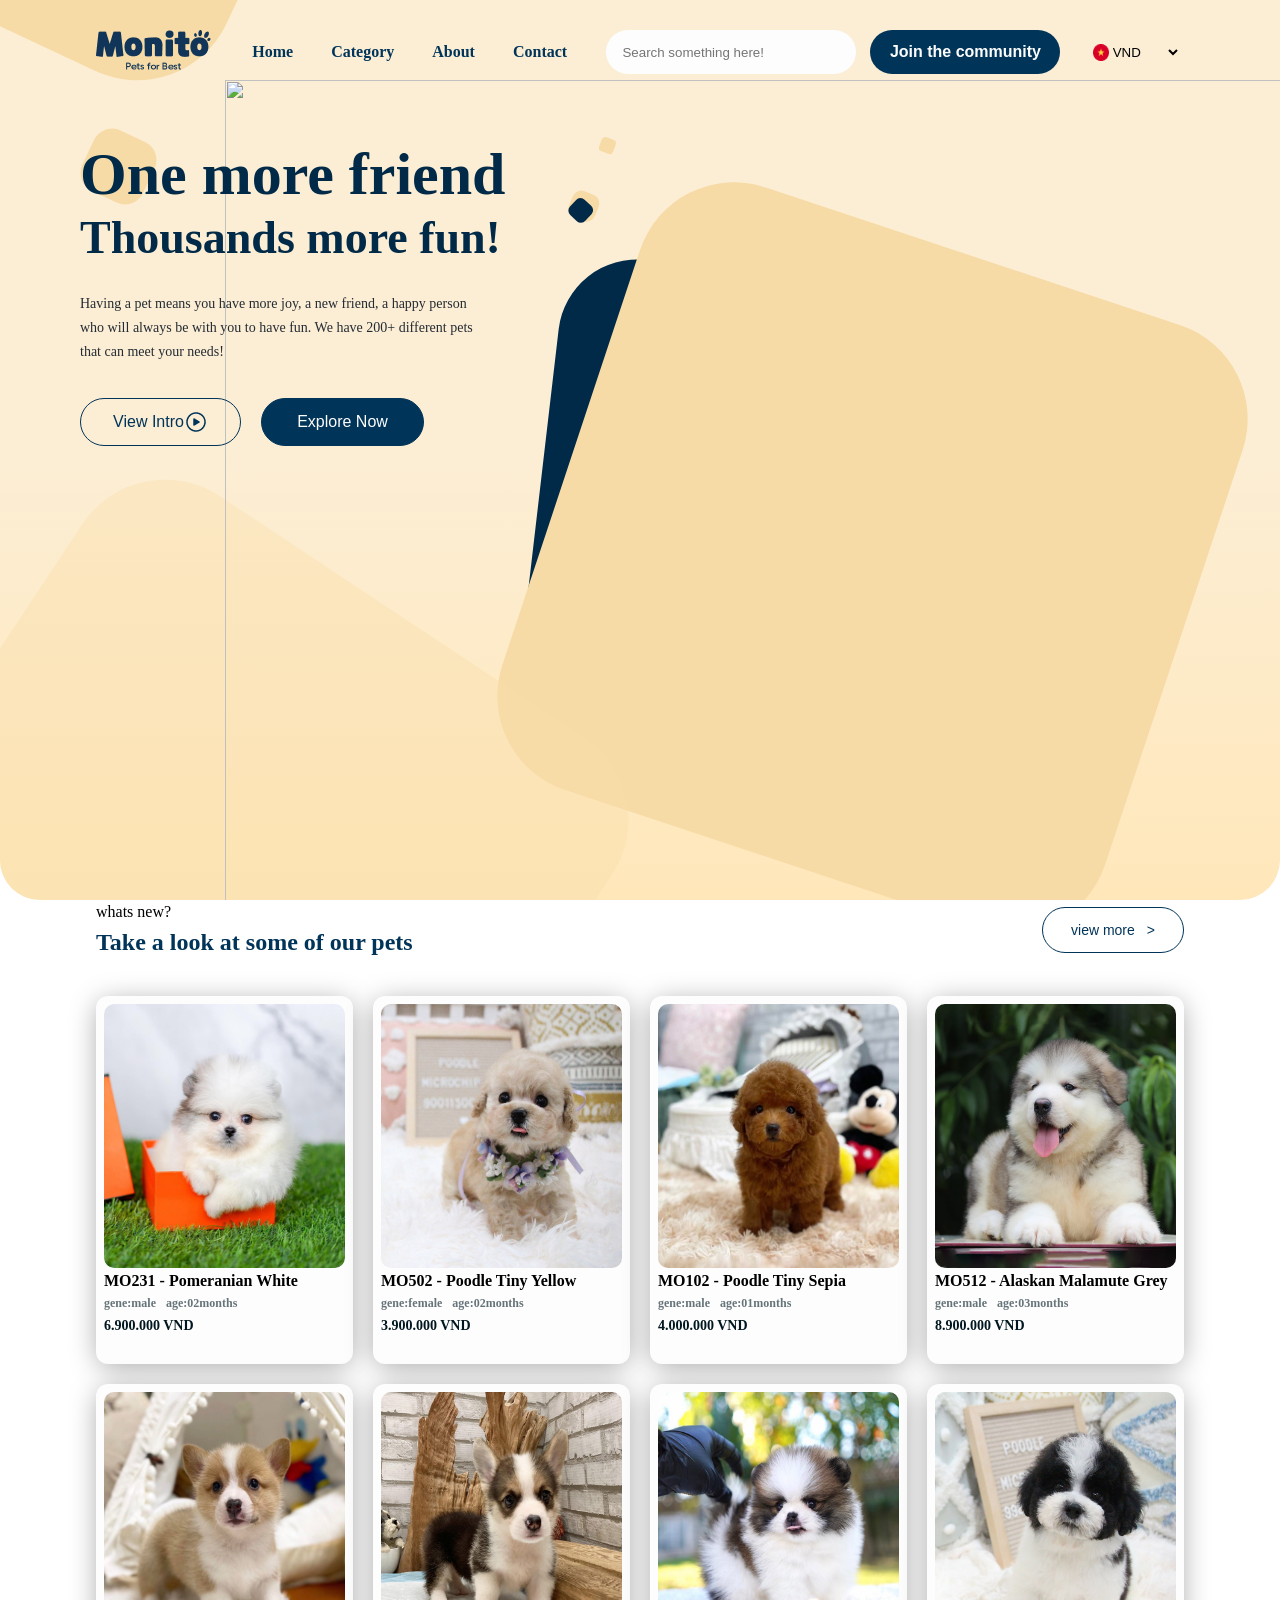
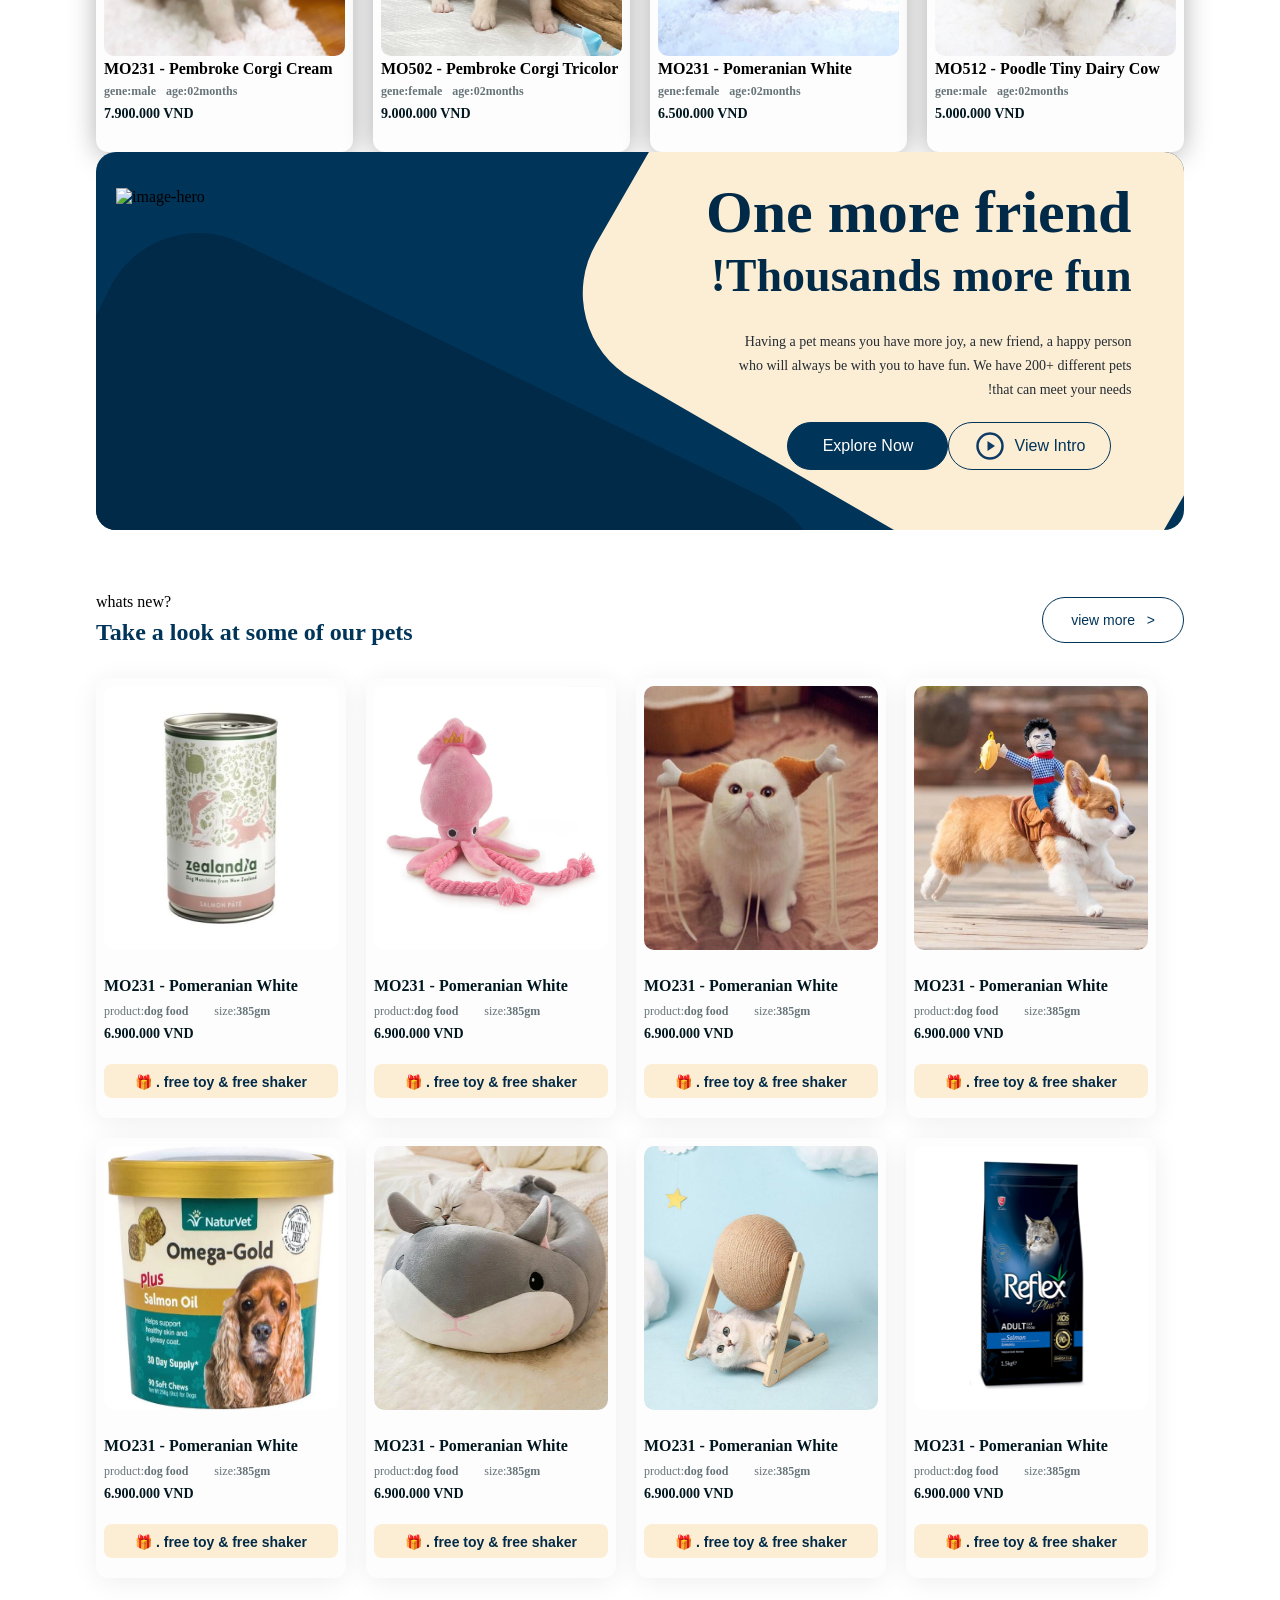
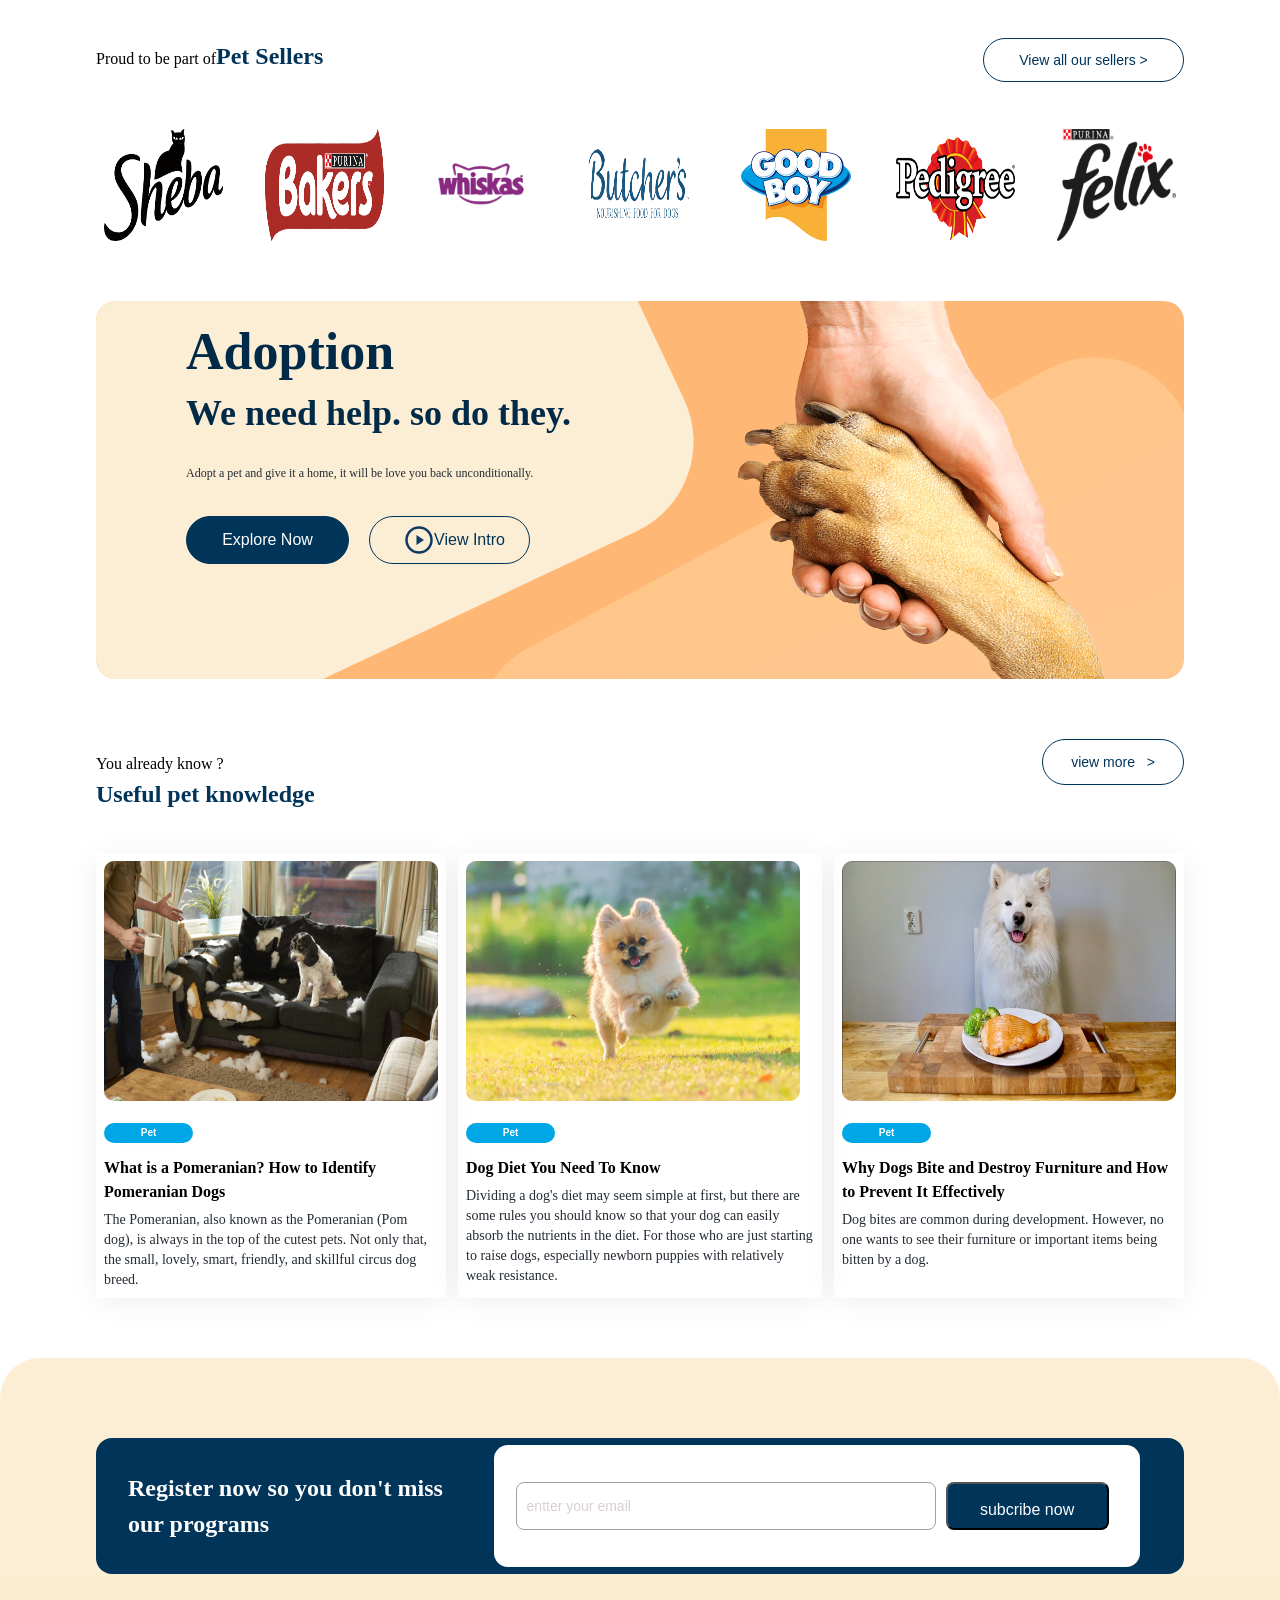
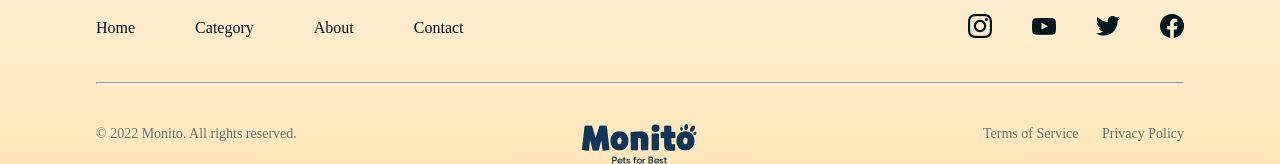
==== commit 5fc4b36d: "Update responsive layout and button size" ====
--- a/html/home.html
+++ b/html/home.html
@@ -48,7 +48,7 @@
             <div id="d8"></div>
             <div id="d9"><img src="../images/bg-hero.png" alt></div>
         </nav>
- 
+  
         <section class="hero1">
             <h1>One more friend</h1>
             <h3>Thousands more fun!</h3>
@@ -301,7 +301,6 @@
                 </div>
             </div>
         </cards> 
-
         <hero3>
             <div class="hero3">
                 <div class="sellers">
@@ -345,7 +344,6 @@
                 </div>
             </div>
         </hero3> 
-
         <article>
             <div class="card">
                 <div class="heads-product">
--- a/style/home.css
+++ b/style/home.css
@@ -399,17 +399,27 @@
 
     
     }
-}
+
+    @media (max-width:390px) {
+       width: auto;
+       left: 15px;
+        
+    
+        p{
+            width: 300px;
+        }
+    
+}}
 
 
 /*   main ourPets */
 
 
 main{
-    width: 95%;
+    width: 85%;
     margin: 0 auto;
     .ourPets{
-        margin: 60px;
+        /* margin: 60px; */
         .head{
             
             display: flex;
@@ -504,8 +514,7 @@
     }
 
     @media (max-width:600px) {
-        width: 100%;
-    
+    width: 100%;
     .ourPets{
         display: flex;
          flex-direction: column;
@@ -536,13 +545,16 @@
 
         .cards{
             order: 2;
-            width: 100%;
+            max-width: 100%;
             display: grid;
             grid-template-columns: repeat(2,1fr);
+            justify-content: center;
+            align-items: center;
             gap: 20px;
+            
 
             .card{
-                max-width: 260px;
+                max-width: 100%;
                 height: 317px;
                 border-radius: 12px;
                 padding: 8px;
@@ -565,7 +577,17 @@
             }
         }
     }
-}}
+}
+@media (max-width:390px) {
+     width: 96%;
+    
+    .ourPets{
+        .cards{
+            gap: 10px;   
+        }
+    }
+}
+}
 
 
 /* hero2-section */
@@ -687,6 +709,7 @@
     
     .hero2{
         height: 678px;
+        margin-top: 40px;
 
         .bg1{
             top: -270px;
@@ -729,6 +752,22 @@
                 
             }
         
+           
+                }
+        
+            }
+       } 
+
+    @media (max-width:390px) {
+        width: 100%;
+    
+    .hero2{
+        height: 678px;
+
+    
+        .title-content{
+            
+            left: 10px;
            
                 }
         
